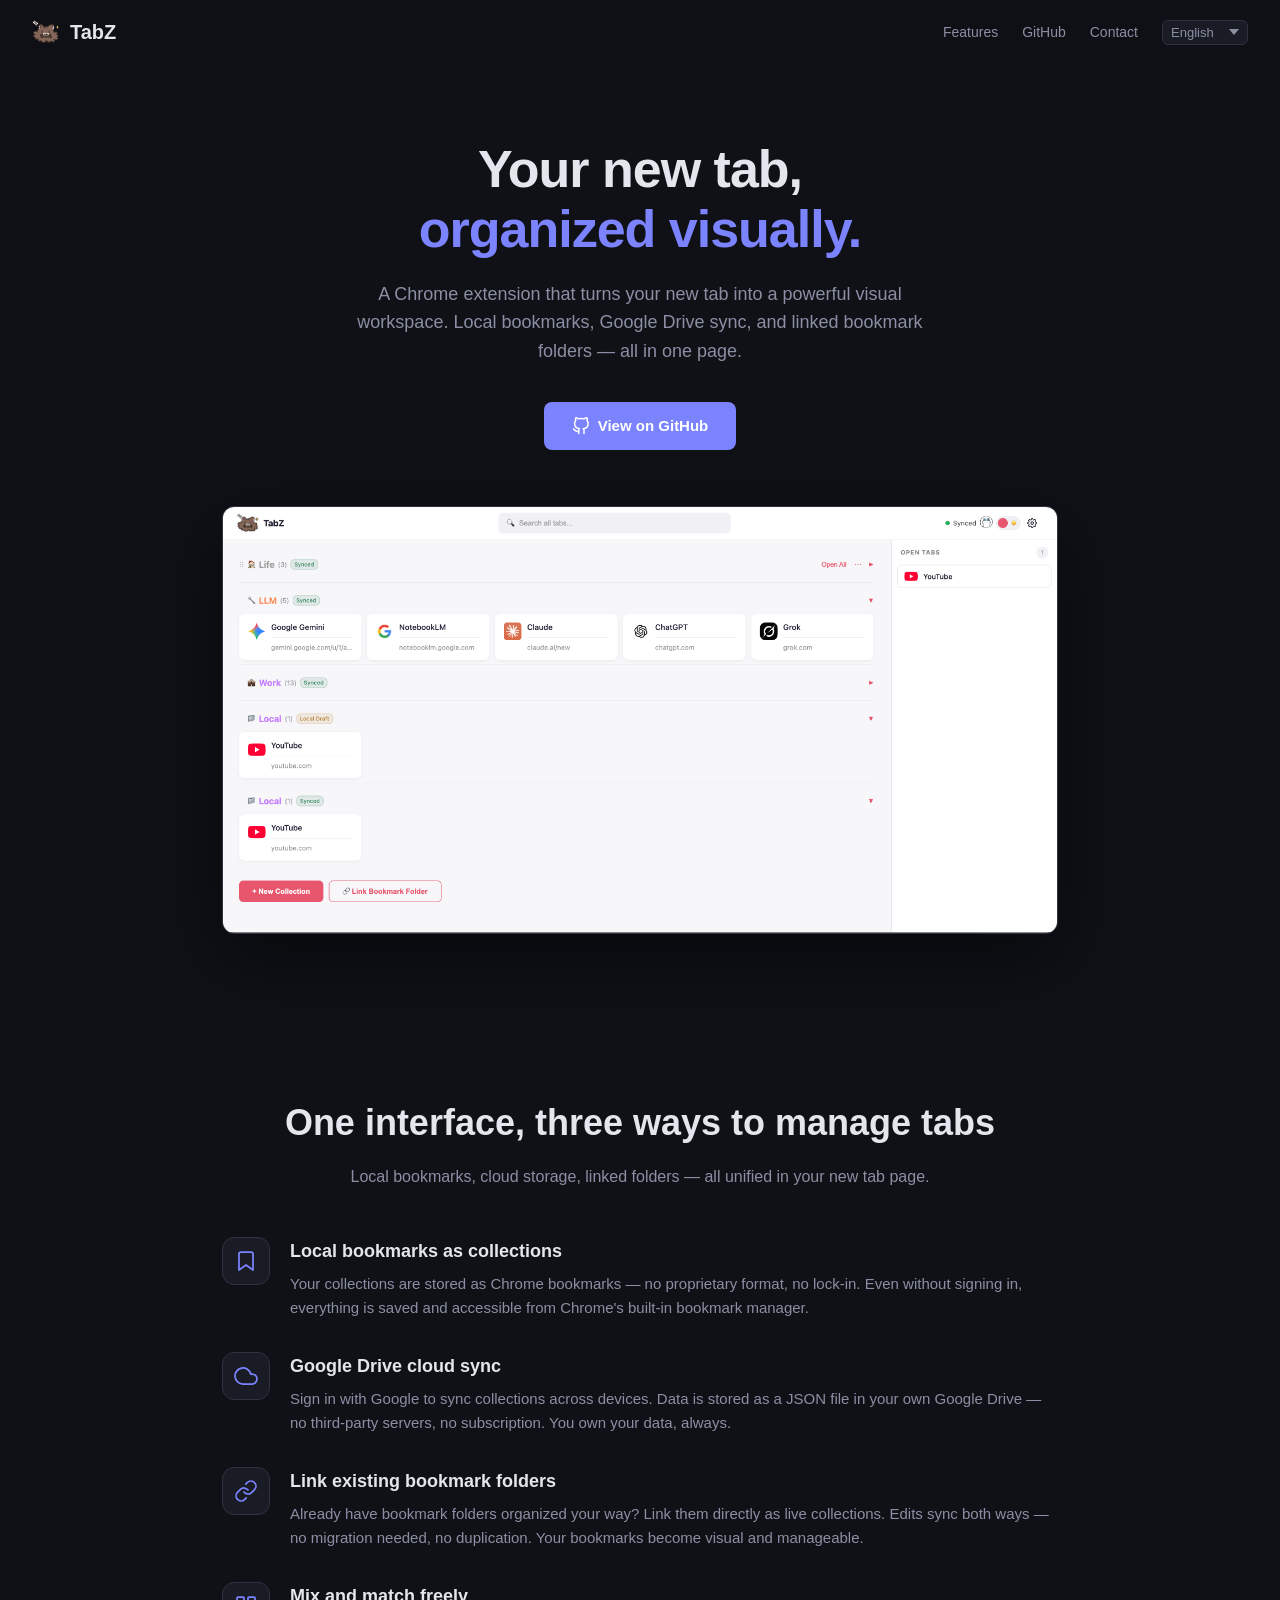
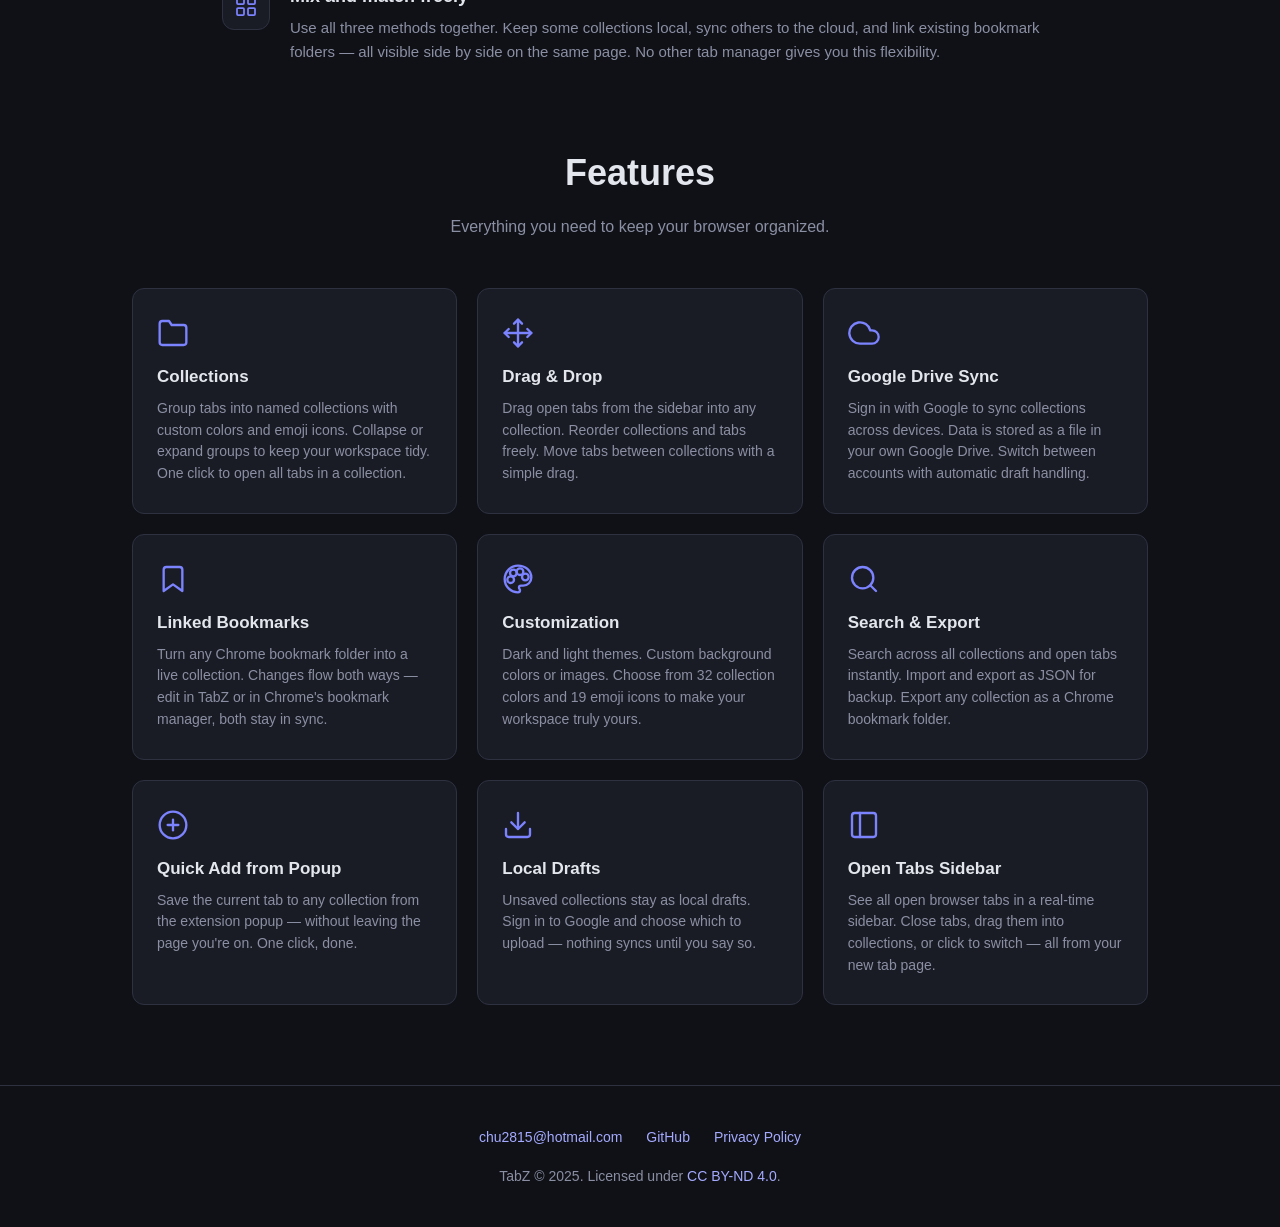
==== index.html @ 507b3935 "feat: add script to bundel and privacy page" ====
<!DOCTYPE html>
<html lang="en">
<head>
  <meta charset="UTF-8">
  <meta name="viewport" content="width=device-width, initial-scale=1.0">
  <title>TabZ — Visual Tab Manager for Chrome</title>
  <meta name="description" content="A Chrome extension that replaces your new tab page with a visual tab manager. Organize tabs into collections, sync with Google Drive, and customize your workspace.">
  <link rel="icon" type="image/png" href="./icons/icon48.png">
  <style>
    *, *::before, *::after { margin: 0; padding: 0; box-sizing: border-box; }

    :root {
      --bg: #0f1117;
      --bg-card: #1a1c25;
      --bg-card-hover: #22252f;
      --text: #e4e6ed;
      --text-muted: #8b8fa3;
      --accent: #7c83ff;
      --accent-light: #a5aaff;
      --radius: 12px;
    }

    body {
      font-family: -apple-system, BlinkMacSystemFont, 'Segoe UI', Roboto, Helvetica, Arial, sans-serif;
      background: var(--bg);
      color: var(--text);
      line-height: 1.6;
      -webkit-font-smoothing: antialiased;
    }

    /* --- Nav --- */
    nav {
      position: fixed;
      top: 0;
      width: 100%;
      padding: 16px 32px;
      display: flex;
      align-items: center;
      justify-content: space-between;
      background: rgba(15, 17, 23, .85);
      backdrop-filter: blur(12px);
      z-index: 100;
    }
    .nav-brand {
      display: flex;
      align-items: center;
      gap: 10px;
      font-size: 20px;
      font-weight: 700;
      color: var(--text);
      text-decoration: none;
    }
    .nav-brand img { width: 28px; height: 28px; }
    .nav-links { display: flex; gap: 24px; align-items: center; }
    .nav-links a {
      color: var(--text-muted);
      text-decoration: none;
      font-size: 14px;
      transition: color .2s;
    }
    .nav-links a:hover { color: var(--text); }
    .lang-select {
      background: var(--bg-card);
      border: 1px solid #2e3140;
      color: var(--text-muted);
      padding: 4px 8px;
      border-radius: 6px;
      font-size: 13px;
      cursor: pointer;
      transition: border-color .2s, color .2s;
      appearance: none;
      -webkit-appearance: none;
      background-image: url("data:image/svg+xml,%3Csvg xmlns='http://www.w3.org/2000/svg' width='10' height='6'%3E%3Cpath d='M0 0l5 6 5-6z' fill='%238b8fa3'/%3E%3C/svg%3E");
      background-repeat: no-repeat;
      background-position: right 8px center;
      padding-right: 24px;
    }
    .lang-select:hover { border-color: var(--accent); color: var(--text); }
    .lang-select option { background: var(--bg-card); color: var(--text); }

    /* --- Hero --- */
    .hero {
      padding: 140px 32px 80px;
      text-align: center;
      max-width: 900px;
      margin: 0 auto;
    }
    .hero h1 {
      font-size: 52px;
      font-weight: 800;
      line-height: 1.15;
      letter-spacing: -1px;
      margin-bottom: 20px;
    }
    .hero h1 span { color: var(--accent); }
    .hero p {
      font-size: 18px;
      color: var(--text-muted);
      max-width: 600px;
      margin: 0 auto 36px;
    }
    .hero-buttons {
      display: flex;
      gap: 14px;
      justify-content: center;
      flex-wrap: wrap;
    }
    .btn {
      display: inline-flex;
      align-items: center;
      gap: 8px;
      padding: 12px 28px;
      border-radius: 8px;
      font-size: 15px;
      font-weight: 600;
      text-decoration: none;
      transition: transform .15s, box-shadow .15s;
    }
    .btn:hover { transform: translateY(-2px); }
    .btn-primary {
      background: var(--accent);
      color: #fff;
    }
    .btn-primary:hover { box-shadow: 0 6px 24px rgba(124, 131, 255, .35); }

    .hero-screenshot {
      margin-top: 56px;
      border-radius: var(--radius);
      border: 1px solid #2e3140;
      overflow: hidden;
      box-shadow: 0 24px 80px rgba(0, 0, 0, .5);
    }
    .hero-screenshot img {
      width: 100%;
      display: block;
    }

    /* --- Why --- */
    .why {
      padding: 80px 32px 0;
      max-width: 900px;
      margin: 0 auto;
    }
    .why h2 {
      text-align: center;
      font-size: 36px;
      font-weight: 700;
      margin-bottom: 12px;
    }
    .why > p.subtitle {
      text-align: center;
      color: var(--text-muted);
      margin-bottom: 48px;
      font-size: 16px;
    }
    .why-list {
      display: flex;
      flex-direction: column;
      gap: 32px;
    }
    .why-item {
      display: flex;
      gap: 20px;
      align-items: flex-start;
    }
    .why-icon {
      flex-shrink: 0;
      width: 48px;
      height: 48px;
      border-radius: 12px;
      background: var(--bg-card);
      border: 1px solid #2e3140;
      display: flex;
      align-items: center;
      justify-content: center;
    }
    .why-icon svg { width: 24px; height: 24px; stroke: var(--accent); fill: none; stroke-width: 1.75; stroke-linecap: round; stroke-linejoin: round; }
    .why-item h3 {
      font-size: 18px;
      font-weight: 600;
      margin-bottom: 6px;
    }
    .why-item p {
      font-size: 15px;
      color: var(--text-muted);
      line-height: 1.6;
    }

    /* --- Features --- */
    .features {
      padding: 80px 32px;
      max-width: 1080px;
      margin: 0 auto;
    }
    .features h2 {
      text-align: center;
      font-size: 36px;
      font-weight: 700;
      margin-bottom: 12px;
    }
    .features > p {
      text-align: center;
      color: var(--text-muted);
      margin-bottom: 48px;
      font-size: 16px;
    }
    .features-grid {
      display: grid;
      grid-template-columns: repeat(3, 1fr);
      gap: 20px;
    }
    .feature-card {
      background: var(--bg-card);
      border: 1px solid #2e3140;
      border-radius: var(--radius);
      padding: 28px 24px;
      transition: border-color .2s, transform .2s;
    }
    .feature-card:hover {
      border-color: var(--accent);
      transform: translateY(-4px);
    }
    .feature-icon {
      display: block;
      margin-bottom: 14px;
      width: 32px;
      height: 32px;
    }
    .feature-icon svg { width: 32px; height: 32px; stroke: var(--accent); fill: none; stroke-width: 1.75; stroke-linecap: round; stroke-linejoin: round; }
    .feature-card h3 {
      font-size: 17px;
      font-weight: 600;
      margin-bottom: 8px;
    }
    .feature-card p {
      font-size: 14px;
      color: var(--text-muted);
      line-height: 1.55;
    }

    /* --- Footer --- */
    footer {
      border-top: 1px solid #2e3140;
      padding: 40px 32px;
      text-align: center;
      color: var(--text-muted);
      font-size: 14px;
    }
    footer a {
      color: var(--accent-light);
      text-decoration: none;
    }
    footer a:hover { text-decoration: underline; }
    .footer-links {
      display: flex;
      gap: 24px;
      justify-content: center;
      margin-bottom: 16px;
    }

    /* --- Responsive --- */
    @media (max-width: 768px) {
      nav { padding: 14px 20px; }
      .hero { padding: 120px 20px 60px; }
      .hero h1 { font-size: 32px; }
      .hero p { font-size: 16px; }
      .why { padding: 60px 20px 0; }
      .why h2 { font-size: 28px; }
      .features { padding: 60px 20px; }
      .features h2 { font-size: 28px; }
      .features-grid {
        grid-template-columns: 1fr;
        gap: 14px;
      }
      .hero-buttons { flex-direction: column; align-items: center; }
      footer { padding: 32px 20px; }
      .footer-links { flex-direction: column; gap: 12px; }
    }

    @media (min-width: 769px) and (max-width: 1024px) {
      .features-grid {
        grid-template-columns: repeat(2, 1fr);
      }
    }
  </style>
</head>
<body>

  <!-- Nav -->
  <nav>
    <a href="#" class="nav-brand">
      <img src="./icons/icon48.png" alt="TabZ icon">
      TabZ
    </a>
    <div class="nav-links">
      <a href="#features" data-i18n="navFeatures">Features</a>
      <a href="https://github.com/ianccy/TabZ" target="_blank" rel="noopener">GitHub</a>
      <a href="#contact" data-i18n="navContact">Contact</a>
      <select class="lang-select" id="lang-select">
        <option value="en">English</option>
        <option value="zh-TW">繁體中文</option>
        <option value="ja">日本語</option>
      </select>
    </div>
  </nav>

  <!-- Hero -->
  <section class="hero">
    <h1 data-i18n-html="heroTitle">Your new tab,<br><span>organized visually.</span></h1>
    <p data-i18n="heroDesc">A Chrome extension that turns your new tab into a powerful visual workspace. Local bookmarks, Google Drive sync, and linked bookmark folders &mdash; all in one page.</p>
    <div class="hero-buttons">
      <a href="https://github.com/ianccy/TabZ" class="btn btn-primary" target="_blank" rel="noopener">
        <svg width="18" height="18" viewBox="0 0 24 24" fill="none" stroke="currentColor" stroke-width="2" stroke-linecap="round" stroke-linejoin="round"><path d="M9 19c-5 1.5-5-2.5-7-3m14 6v-3.87a3.37 3.37 0 0 0-.94-2.61c3.14-.35 6.44-1.54 6.44-7A5.44 5.44 0 0 0 20 4.77 5.07 5.07 0 0 0 19.91 1S18.73.65 16 2.48a13.38 13.38 0 0 0-7 0C6.27.65 5.09 1 5.09 1A5.07 5.07 0 0 0 5 4.77a5.44 5.44 0 0 0-1.5 3.78c0 5.42 3.3 6.61 6.44 7A3.37 3.37 0 0 0 9 18.13V22"/></svg>
        <span data-i18n="heroBtn">View on GitHub</span>
      </a>
    </div>
    <div class="hero-screenshot">
      <img src="./images/demo.png" alt="TabZ screenshot showing collections and open tabs">
    </div>
  </section>

  <!-- Why TabZ -->
  <section class="why" id="why">
    <h2 data-i18n="whyTitle">One interface, three ways to manage tabs</h2>
    <p class="subtitle" data-i18n="whySubtitle">Local bookmarks, cloud storage, linked folders &mdash; all unified in your new tab page.</p>
    <div class="why-list">
      <div class="why-item">
        <div class="why-icon"><svg viewBox="0 0 24 24"><path d="M19 21l-7-5-7 5V5a2 2 0 0 1 2-2h10a2 2 0 0 1 2 2z"/></svg></div>
        <div>
          <h3 data-i18n="why1Title">Local bookmarks as collections</h3>
          <p data-i18n="why1Desc">Your collections are stored as Chrome bookmarks &mdash; no proprietary format, no lock-in. Even without signing in, everything is saved and accessible from Chrome's built-in bookmark manager.</p>
        </div>
      </div>
      <div class="why-item">
        <div class="why-icon"><svg viewBox="0 0 24 24"><path d="M18 10h-1.26A8 8 0 1 0 9 20h9a5 5 0 0 0 0-10z"/></svg></div>
        <div>
          <h3 data-i18n="why2Title">Google Drive cloud sync</h3>
          <p data-i18n="why2Desc">Sign in with Google to sync collections across devices. Data is stored as a JSON file in your own Google Drive &mdash; no third-party servers, no subscription. You own your data, always.</p>
        </div>
      </div>
      <div class="why-item">
        <div class="why-icon"><svg viewBox="0 0 24 24"><path d="M10 13a5 5 0 0 0 7.54.54l3-3a5 5 0 0 0-7.07-7.07l-1.72 1.71"/><path d="M14 11a5 5 0 0 0-7.54-.54l-3 3a5 5 0 0 0 7.07 7.07l1.71-1.71"/></svg></div>
        <div>
          <h3 data-i18n="why3Title">Link existing bookmark folders</h3>
          <p data-i18n="why3Desc">Already have bookmark folders organized your way? Link them directly as live collections. Edits sync both ways &mdash; no migration needed, no duplication. Your bookmarks become visual and manageable.</p>
        </div>
      </div>
      <div class="why-item">
        <div class="why-icon"><svg viewBox="0 0 24 24"><rect x="3" y="3" width="7" height="7" rx="1"/><rect x="14" y="3" width="7" height="7" rx="1"/><rect x="3" y="14" width="7" height="7" rx="1"/><rect x="14" y="14" width="7" height="7" rx="1"/></svg></div>
        <div>
          <h3 data-i18n="why4Title">Mix and match freely</h3>
          <p data-i18n="why4Desc">Use all three methods together. Keep some collections local, sync others to the cloud, and link existing bookmark folders &mdash; all visible side by side on the same page. No other tab manager gives you this flexibility.</p>
        </div>
      </div>
    </div>
  </section>

  <!-- Features -->
  <section class="features" id="features">
    <h2 data-i18n="featuresTitle">Features</h2>
    <p data-i18n="featuresSubtitle">Everything you need to keep your browser organized.</p>
    <div class="features-grid">
      <div class="feature-card">
        <span class="feature-icon"><svg viewBox="0 0 24 24"><path d="M22 19a2 2 0 0 1-2 2H4a2 2 0 0 1-2-2V5a2 2 0 0 1 2-2h5l2 3h9a2 2 0 0 1 2 2z"/></svg></span>
        <h3 data-i18n="f1Title">Collections</h3>
        <p data-i18n="f1Desc">Group tabs into named collections with custom colors and emoji icons. Collapse or expand groups to keep your workspace tidy. One click to open all tabs in a collection.</p>
      </div>
      <div class="feature-card">
        <span class="feature-icon"><svg viewBox="0 0 24 24"><polyline points="5 9 2 12 5 15"/><polyline points="9 5 12 2 15 5"/><polyline points="15 19 12 22 9 19"/><polyline points="19 9 22 12 19 15"/><line x1="2" y1="12" x2="22" y2="12"/><line x1="12" y1="2" x2="12" y2="22"/></svg></span>
        <h3 data-i18n="f2Title">Drag &amp; Drop</h3>
        <p data-i18n="f2Desc">Drag open tabs from the sidebar into any collection. Reorder collections and tabs freely. Move tabs between collections with a simple drag.</p>
      </div>
      <div class="feature-card">
        <span class="feature-icon"><svg viewBox="0 0 24 24"><path d="M18 10h-1.26A8 8 0 1 0 9 20h9a5 5 0 0 0 0-10z"/></svg></span>
        <h3 data-i18n="f3Title">Google Drive Sync</h3>
        <p data-i18n="f3Desc">Sign in with Google to sync collections across devices. Data is stored as a file in your own Google Drive. Switch between accounts with automatic draft handling.</p>
      </div>
      <div class="feature-card">
        <span class="feature-icon"><svg viewBox="0 0 24 24"><path d="M19 21l-7-5-7 5V5a2 2 0 0 1 2-2h10a2 2 0 0 1 2 2z"/></svg></span>
        <h3 data-i18n="f4Title">Linked Bookmarks</h3>
        <p data-i18n="f4Desc">Turn any Chrome bookmark folder into a live collection. Changes flow both ways &mdash; edit in TabZ or in Chrome's bookmark manager, both stay in sync.</p>
      </div>
      <div class="feature-card">
        <span class="feature-icon"><svg viewBox="0 0 24 24"><circle cx="13.5" cy="6.5" r="2.5"/><circle cx="17.5" cy="10.5" r="2.5"/><circle cx="8.5" cy="7.5" r="2.5"/><circle cx="6.5" cy="12.5" r="2.5"/><path d="M12 2C6.5 2 2 6.5 2 12s4.5 10 10 10c.93 0 1.5-.67 1.5-1.5 0-.39-.15-.74-.39-1.04-.23-.29-.38-.63-.38-1.04 0-.83.67-1.5 1.5-1.5H16c3.31 0 6-2.69 6-6 0-5.17-4.49-9-10-9z"/></svg></span>
        <h3 data-i18n="f5Title">Customization</h3>
        <p data-i18n="f5Desc">Dark and light themes. Custom background colors or images. Choose from 32 collection colors and 19 emoji icons to make your workspace truly yours.</p>
      </div>
      <div class="feature-card">
        <span class="feature-icon"><svg viewBox="0 0 24 24"><circle cx="11" cy="11" r="8"/><line x1="21" y1="21" x2="16.65" y2="16.65"/></svg></span>
        <h3 data-i18n="f6Title">Search &amp; Export</h3>
        <p data-i18n="f6Desc">Search across all collections and open tabs instantly. Import and export as JSON for backup. Export any collection as a Chrome bookmark folder.</p>
      </div>
      <div class="feature-card">
        <span class="feature-icon"><svg viewBox="0 0 24 24"><circle cx="12" cy="12" r="10"/><line x1="12" y1="8" x2="12" y2="16"/><line x1="8" y1="12" x2="16" y2="12"/></svg></span>
        <h3 data-i18n="f7Title">Quick Add from Popup</h3>
        <p data-i18n="f7Desc">Save the current tab to any collection from the extension popup &mdash; without leaving the page you're on. One click, done.</p>
      </div>
      <div class="feature-card">
        <span class="feature-icon"><svg viewBox="0 0 24 24"><path d="M21 15v4a2 2 0 0 1-2 2H5a2 2 0 0 1-2-2v-4"/><polyline points="7 10 12 15 17 10"/><line x1="12" y1="15" x2="12" y2="3"/></svg></span>
        <h3 data-i18n="f8Title">Local Drafts</h3>
        <p data-i18n="f8Desc">Unsaved collections stay as local drafts. Sign in to Google and choose which to upload &mdash; nothing syncs until you say so.</p>
      </div>
      <div class="feature-card">
        <span class="feature-icon"><svg viewBox="0 0 24 24"><rect x="3" y="3" width="18" height="18" rx="2"/><line x1="9" y1="3" x2="9" y2="21"/></svg></span>
        <h3 data-i18n="f9Title">Open Tabs Sidebar</h3>
        <p data-i18n="f9Desc">See all open browser tabs in a real-time sidebar. Close tabs, drag them into collections, or click to switch &mdash; all from your new tab page.</p>
      </div>
    </div>
  </section>

  <!-- Footer -->
  <footer id="contact">
    <div class="footer-links">
      <a href="mailto:chu2815@hotmail.com">chu2815@hotmail.com</a>
      <a href="https://github.com/ianccy/TabZ" target="_blank" rel="noopener">GitHub</a>
      <a href="./privacy.html">Privacy Policy</a>
    </div>
    <p data-i18n-html="footerLicense">TabZ &copy; 2025. Licensed under <a href="https://creativecommons.org/licenses/by-nd/4.0/" target="_blank" rel="noopener">CC BY-ND 4.0</a>.</p>
  </footer>

  <script>
    const i18n = {
      en: {
        navFeatures: 'Features',
        navContact: 'Contact',
        heroTitle: 'Your new tab,<br><span>organized visually.</span>',
        heroDesc: 'A Chrome extension that turns your new tab into a powerful visual workspace. Local bookmarks, Google Drive sync, and linked bookmark folders \u2014 all in one page.',
        heroBtn: 'View on GitHub',
        whyTitle: 'One interface, three ways to manage tabs',
        whySubtitle: 'Local bookmarks, cloud storage, linked folders \u2014 all unified in your new tab page.',
        why1Title: 'Local bookmarks as collections',
        why1Desc: 'Your collections are stored as Chrome bookmarks \u2014 no proprietary format, no lock-in. Even without signing in, everything is saved and accessible from Chrome\'s built-in bookmark manager.',
        why2Title: 'Google Drive cloud sync',
        why2Desc: 'Sign in with Google to sync collections across devices. Data is stored as a JSON file in your own Google Drive \u2014 no third-party servers, no subscription. You own your data, always.',
        why3Title: 'Link existing bookmark folders',
        why3Desc: 'Already have bookmark folders organized your way? Link them directly as live collections. Edits sync both ways \u2014 no migration needed, no duplication. Your bookmarks become visual and manageable.',
        why4Title: 'Mix and match freely',
        why4Desc: 'Use all three methods together. Keep some collections local, sync others to the cloud, and link existing bookmark folders \u2014 all visible side by side on the same page. No other tab manager gives you this flexibility.',
        featuresTitle: 'Features',
        featuresSubtitle: 'Everything you need to keep your browser organized.',
        f1Title: 'Collections',
        f1Desc: 'Group tabs into named collections with custom colors and emoji icons. Collapse or expand groups to keep your workspace tidy. One click to open all tabs in a collection.',
        f2Title: 'Drag & Drop',
        f2Desc: 'Drag open tabs from the sidebar into any collection. Reorder collections and tabs freely. Move tabs between collections with a simple drag.',
        f3Title: 'Google Drive Sync',
        f3Desc: 'Sign in with Google to sync collections across devices. Data is stored as a file in your own Google Drive. Switch between accounts with automatic draft handling.',
        f4Title: 'Linked Bookmarks',
        f4Desc: 'Turn any Chrome bookmark folder into a live collection. Changes flow both ways \u2014 edit in TabZ or in Chrome\'s bookmark manager, both stay in sync.',
        f5Title: 'Customization',
        f5Desc: 'Dark and light themes. Custom background colors or images. Choose from 32 collection colors and 19 emoji icons to make your workspace truly yours.',
        f6Title: 'Search & Export',
        f6Desc: 'Search across all collections and open tabs instantly. Import and export as JSON for backup. Export any collection as a Chrome bookmark folder.',
        f7Title: 'Quick Add from Popup',
        f7Desc: 'Save the current tab to any collection from the extension popup \u2014 without leaving the page you\'re on. One click, done.',
        f8Title: 'Local Drafts',
        f8Desc: 'Unsaved collections stay as local drafts. Sign in to Google and choose which to upload \u2014 nothing syncs until you say so.',
        f9Title: 'Open Tabs Sidebar',
        f9Desc: 'See all open browser tabs in a real-time sidebar. Close tabs, drag them into collections, or click to switch \u2014 all from your new tab page.',
        footerLicense: 'TabZ &copy; 2025. Licensed under <a href="https://creativecommons.org/licenses/by-nd/4.0/" target="_blank" rel="noopener">CC BY-ND 4.0</a>.',
      },
      'zh-TW': {
        navFeatures: '功能介紹',
        navContact: '聯絡我們',
        heroTitle: '你的新分頁，<br><span>視覺化管理。</span>',
        heroDesc: '一款 Chrome 擴充功能，將新分頁變成強大的視覺化工作空間。本機書籤、Google 雲端同步、連結既有書籤資料夾 \u2014 全部整合在同一頁面。',
        heroBtn: '前往 GitHub',
        whyTitle: '一個介面，三種管理方式',
        whySubtitle: '本機書籤、雲端儲存、連結資料夾 \u2014 統一呈現在你的新分頁。',
        why1Title: '本機書籤即收藏',
        why1Desc: '收藏直接儲存為 Chrome 書籤 \u2014 沒有專有格式、沒有綁定。即使不登入，所有資料都已儲存，並可從 Chrome 內建的書籤管理員存取。',
        why2Title: 'Google 雲端同步',
        why2Desc: '登入 Google 即可跨裝置同步收藏。資料以 JSON 檔案儲存在你自己的 Google 雲端硬碟 \u2014 沒有第三方伺服器、不需訂閱。資料永遠屬於你。',
        why3Title: '連結既有書籤資料夾',
        why3Desc: '已經有整理好的書籤資料夾？直接連結為即時收藏。雙向同步 \u2014 不需搬移、不會重複。讓書籤變得直覺好管理。',
        why4Title: '自由混搭',
        why4Desc: '三種方式可以同時使用。部分收藏留在本機、部分同步雲端、再連結既有的書籤資料夾 \u2014 全部並排顯示在同一頁面。沒有其他分頁管理工具有這種彈性。',
        featuresTitle: '功能介紹',
        featuresSubtitle: '管理瀏覽器所需的一切功能。',
        f1Title: '分類收藏',
        f1Desc: '將分頁分組收藏，支援自訂顏色與 emoji 圖示。可收合或展開群組，一鍵開啟收藏中的所有分頁。',
        f2Title: '拖放排序',
        f2Desc: '從側邊欄拖曳開啟的分頁到任何收藏。自由重新排列收藏與分頁，輕鬆在收藏間移動分頁。',
        f3Title: 'Google 雲端同步',
        f3Desc: '登入 Google 帳號即可跨裝置同步收藏。資料以檔案形式儲存在你自己的 Google 雲端硬碟，支援帳號切換與草稿處理。',
        f4Title: '連結書籤資料夾',
        f4Desc: '將任何 Chrome 書籤資料夾轉為即時收藏。雙向同步 \u2014 在 TabZ 或 Chrome 書籤管理員編輯，兩邊都會更新。',
        f5Title: '個人化自訂',
        f5Desc: '深色與淺色主題切換。自訂背景顏色或圖片。32 種收藏顏色與 19 個 emoji 圖示，打造專屬工作空間。',
        f6Title: '搜尋與匯出',
        f6Desc: '即時搜尋所有收藏與開啟的分頁。支援 JSON 匯入匯出備份，也可將收藏匯出為 Chrome 書籤資料夾。',
        f7Title: '快速收藏（Popup）',
        f7Desc: '透過擴充功能彈出視窗，一鍵將當前分頁加入任何收藏 \u2014 不需離開正在瀏覽的頁面。',
        f8Title: '本機草稿',
        f8Desc: '未同步的收藏保留為本機草稿。登入 Google 後可選擇要上傳哪些 \u2014 在你決定之前不會同步。',
        f9Title: '開啟分頁側邊欄',
        f9Desc: '即時顯示所有開啟的瀏覽器分頁。關閉分頁、拖曳到收藏、或點擊切換 \u2014 全都在新分頁頁面完成。',
        footerLicense: 'TabZ &copy; 2025. 授權條款：<a href="https://creativecommons.org/licenses/by-nd/4.0/" target="_blank" rel="noopener">CC BY-ND 4.0</a>。',
      },
      ja: {
        navFeatures: '機能紹介',
        navContact: 'お問い合わせ',
        heroTitle: '新しいタブを、<br><span>ビジュアルに整理。</span>',
        heroDesc: 'Chrome 拡張機能で、新しいタブをパワフルなビジュアルワークスペースに。ローカルブックマーク、Google ドライブ同期、既存フォルダの連携 \u2014 すべてを一つのページに。',
        heroBtn: 'GitHub で見る',
        whyTitle: '1つのインターフェース、3つの管理方法',
        whySubtitle: 'ローカルブックマーク、クラウドストレージ、リンクフォルダ \u2014 新しいタブページに統合。',
        why1Title: 'ローカルブックマークがコレクションに',
        why1Desc: 'コレクションは Chrome のブックマークとして保存 \u2014 独自フォーマットなし、ロックインなし。ログインしなくても、すべてのデータは Chrome の内蔵ブックマークマネージャーから保存・アクセスできます。',
        why2Title: 'Google ドライブ クラウド同期',
        why2Desc: 'Google にログインしてデバイス間でコレクションを同期。データはあなた自身の Google ドライブに JSON ファイルとして保存 \u2014 サードパーティサーバーなし、サブスクリプション不要。',
        why3Title: '既存のブックマークフォルダを連携',
        why3Desc: 'すでに整理されたブックマークフォルダがありますか？直接ライブコレクションとしてリンク。双方向同期 \u2014 移行不要、重複なし。ブックマークが直感的に管理できます。',
        why4Title: '自由に組み合わせ',
        why4Desc: '3つの方法を同時に使用可能。一部をローカルに、一部をクラウドに同期し、既存のブックマークフォルダもリンク \u2014 すべてが同じページに並んで表示されます。この柔軟性は他にありません。',
        featuresTitle: '機能紹介',
        featuresSubtitle: 'ブラウザを整理するために必要なすべての機能。',
        f1Title: 'コレクション',
        f1Desc: 'タブを名前付きコレクションにグループ化し、カスタムカラーと絵文字アイコンで整理。グループの折りたたみ・展開、ワンクリックで全タブを開けます。',
        f2Title: 'ドラッグ＆ドロップ',
        f2Desc: 'サイドバーから開いているタブを任意のコレクションにドラッグ。コレクションとタブを自由に並べ替え、簡単に移動できます。',
        f3Title: 'Google ドライブ同期',
        f3Desc: 'Google アカウントでログインしてデバイス間でコレクションを同期。データはあなた自身の Google ドライブにファイルとして保存されます。',
        f4Title: 'ブックマーク連携',
        f4Desc: 'Chrome のブックマークフォルダをライブコレクションに変換。双方向同期 \u2014 TabZ でも Chrome のブックマークマネージャーでも編集が反映されます。',
        f5Title: 'カスタマイズ',
        f5Desc: 'ダーク・ライトテーマの切り替え。背景色や画像のカスタマイズ。32 色のコレクションカラーと 19 個の絵文字アイコンであなただけのワークスペースに。',
        f6Title: '検索とエクスポート',
        f6Desc: 'すべてのコレクションと開いているタブを即座に検索。JSON でのインポート・エクスポートによるバックアップ。コレクションをブックマークフォルダとしてエクスポートも可能。',
        f7Title: 'ポップアップからクイック追加',
        f7Desc: '拡張機能のポップアップから、今見ているページを離れずにワンクリックでコレクションに追加。',
        f8Title: 'ローカル草稿',
        f8Desc: '未同期のコレクションはローカル草稿として保持。Google にログイン後、アップロードするものを選択 \u2014 あなたが決めるまで同期されません。',
        f9Title: '開いているタブのサイドバー',
        f9Desc: '開いているすべてのブラウザタブをリアルタイムでサイドバーに表示。タブを閉じる、コレクションにドラッグ、クリックで切り替え \u2014 すべて新しいタブページから。',
        footerLicense: 'TabZ &copy; 2025. ライセンス：<a href="https://creativecommons.org/licenses/by-nd/4.0/" target="_blank" rel="noopener">CC BY-ND 4.0</a>',
      }
    };

    let currentLang = localStorage.getItem('tabz-site-lang') || 'en';
    const selectEl = document.getElementById('lang-select');

    function applyLang(lang) {
      currentLang = lang;
      localStorage.setItem('tabz-site-lang', lang);
      document.documentElement.lang = lang;
      selectEl.value = lang;

      const strings = i18n[lang];
      document.querySelectorAll('[data-i18n]').forEach(el => {
        const key = el.dataset.i18n;
        if (strings[key]) el.textContent = strings[key];
      });
      document.querySelectorAll('[data-i18n-html]').forEach(el => {
        const key = el.dataset.i18nHtml;
        if (strings[key]) el.innerHTML = strings[key];
      });
    }

    selectEl.addEventListener('change', (e) => applyLang(e.target.value));
    applyLang(currentLang);
  </script>

</body>
</html>
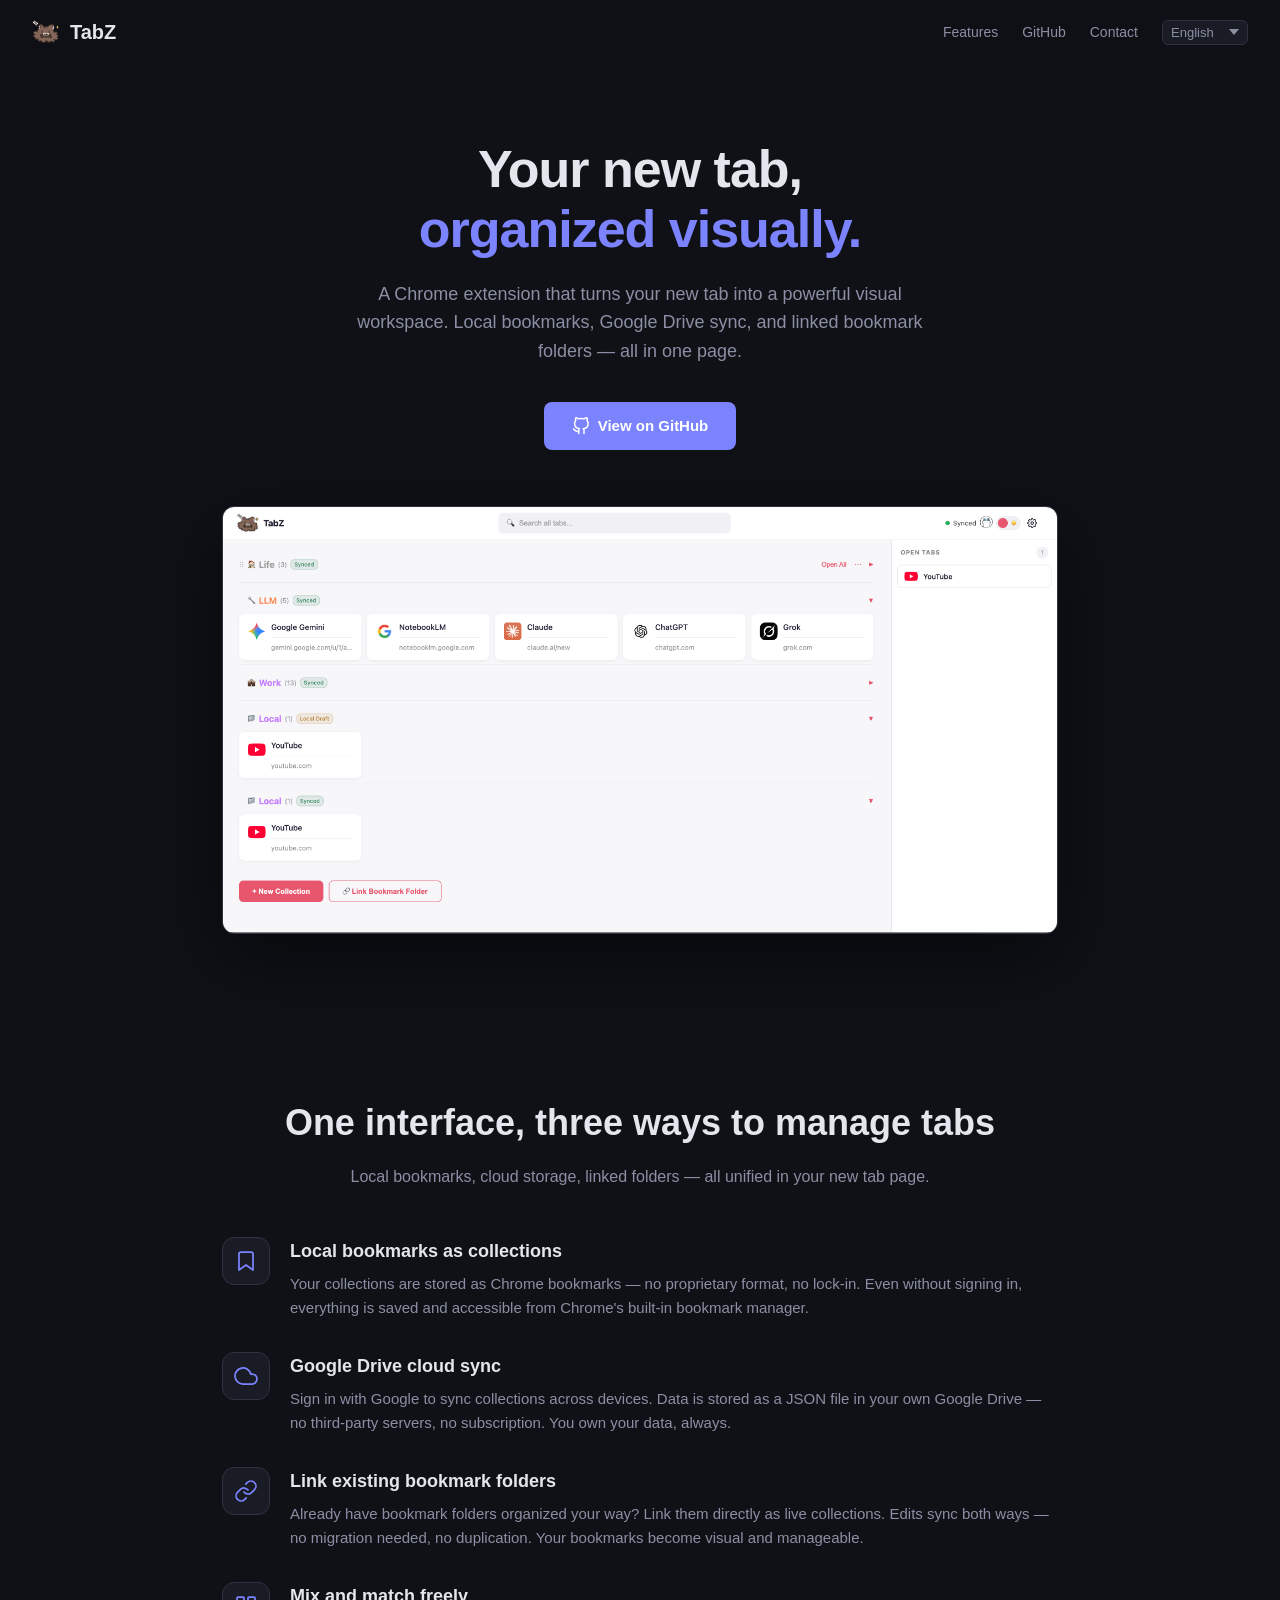
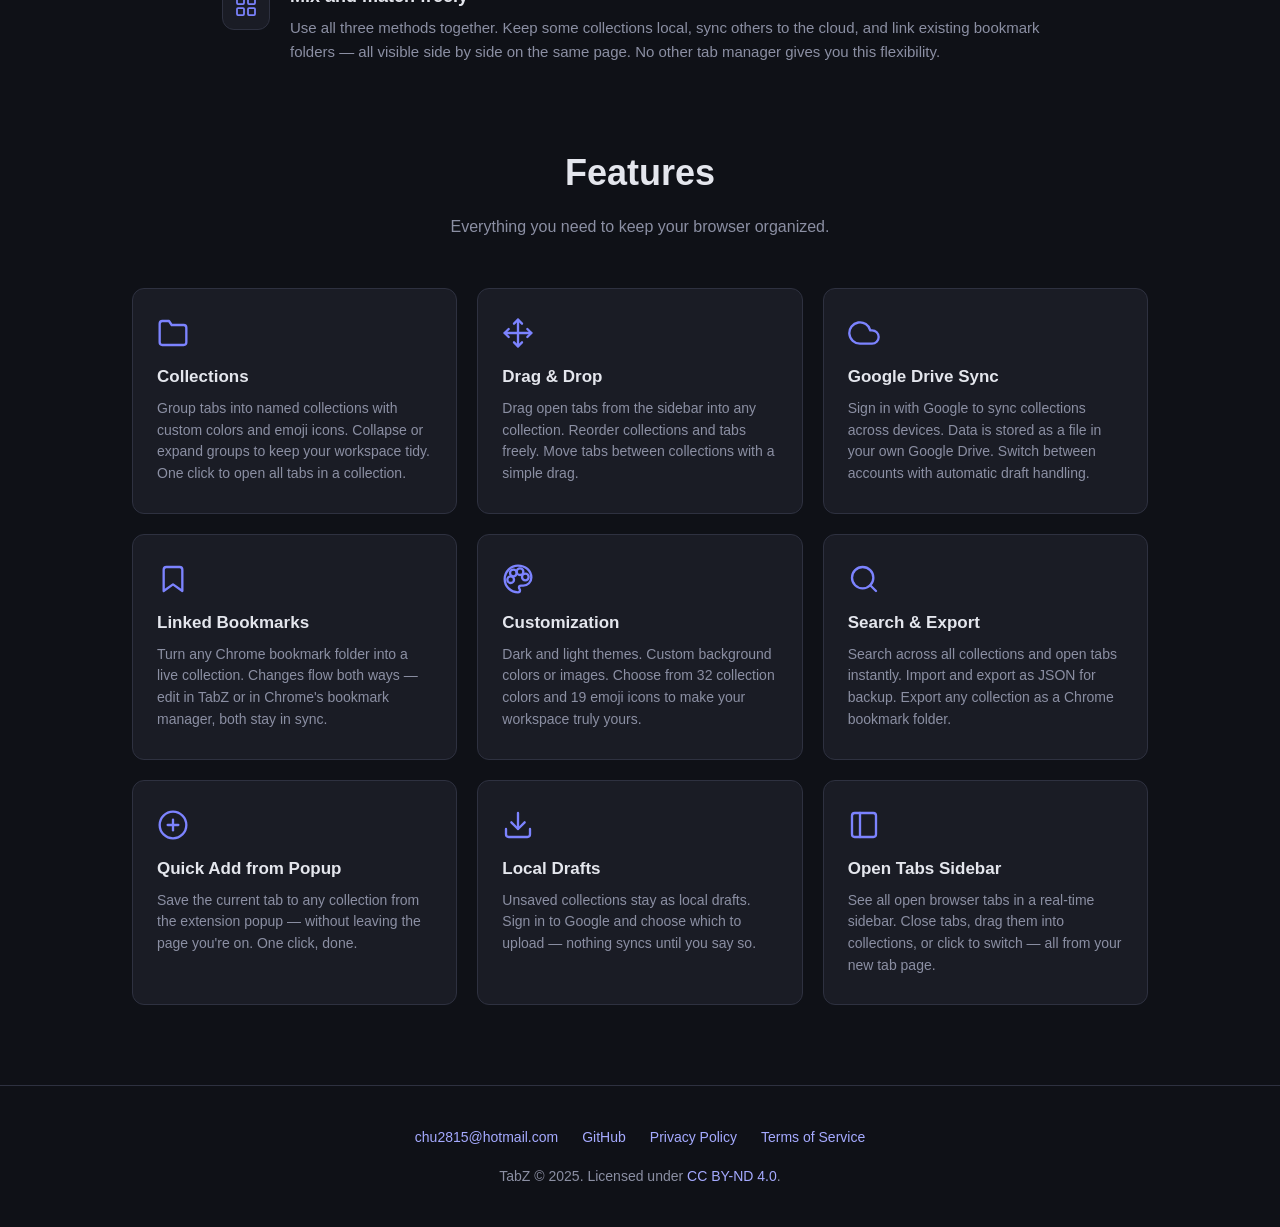
==== commit 50504860: "feat: add terms page" ====
--- a/index.html
+++ b/index.html
@@ -414,6 +414,7 @@
       <a href="mailto:chu2815@hotmail.com">chu2815@hotmail.com</a>
       <a href="https://github.com/ianccy/TabZ" target="_blank" rel="noopener">GitHub</a>
       <a href="./privacy.html">Privacy Policy</a>
+      <a href="./terms.html">Terms of Service</a>
     </div>
     <p data-i18n-html="footerLicense">TabZ &copy; 2025. Licensed under <a href="https://creativecommons.org/licenses/by-nd/4.0/" target="_blank" rel="noopener">CC BY-ND 4.0</a>.</p>
   </footer>
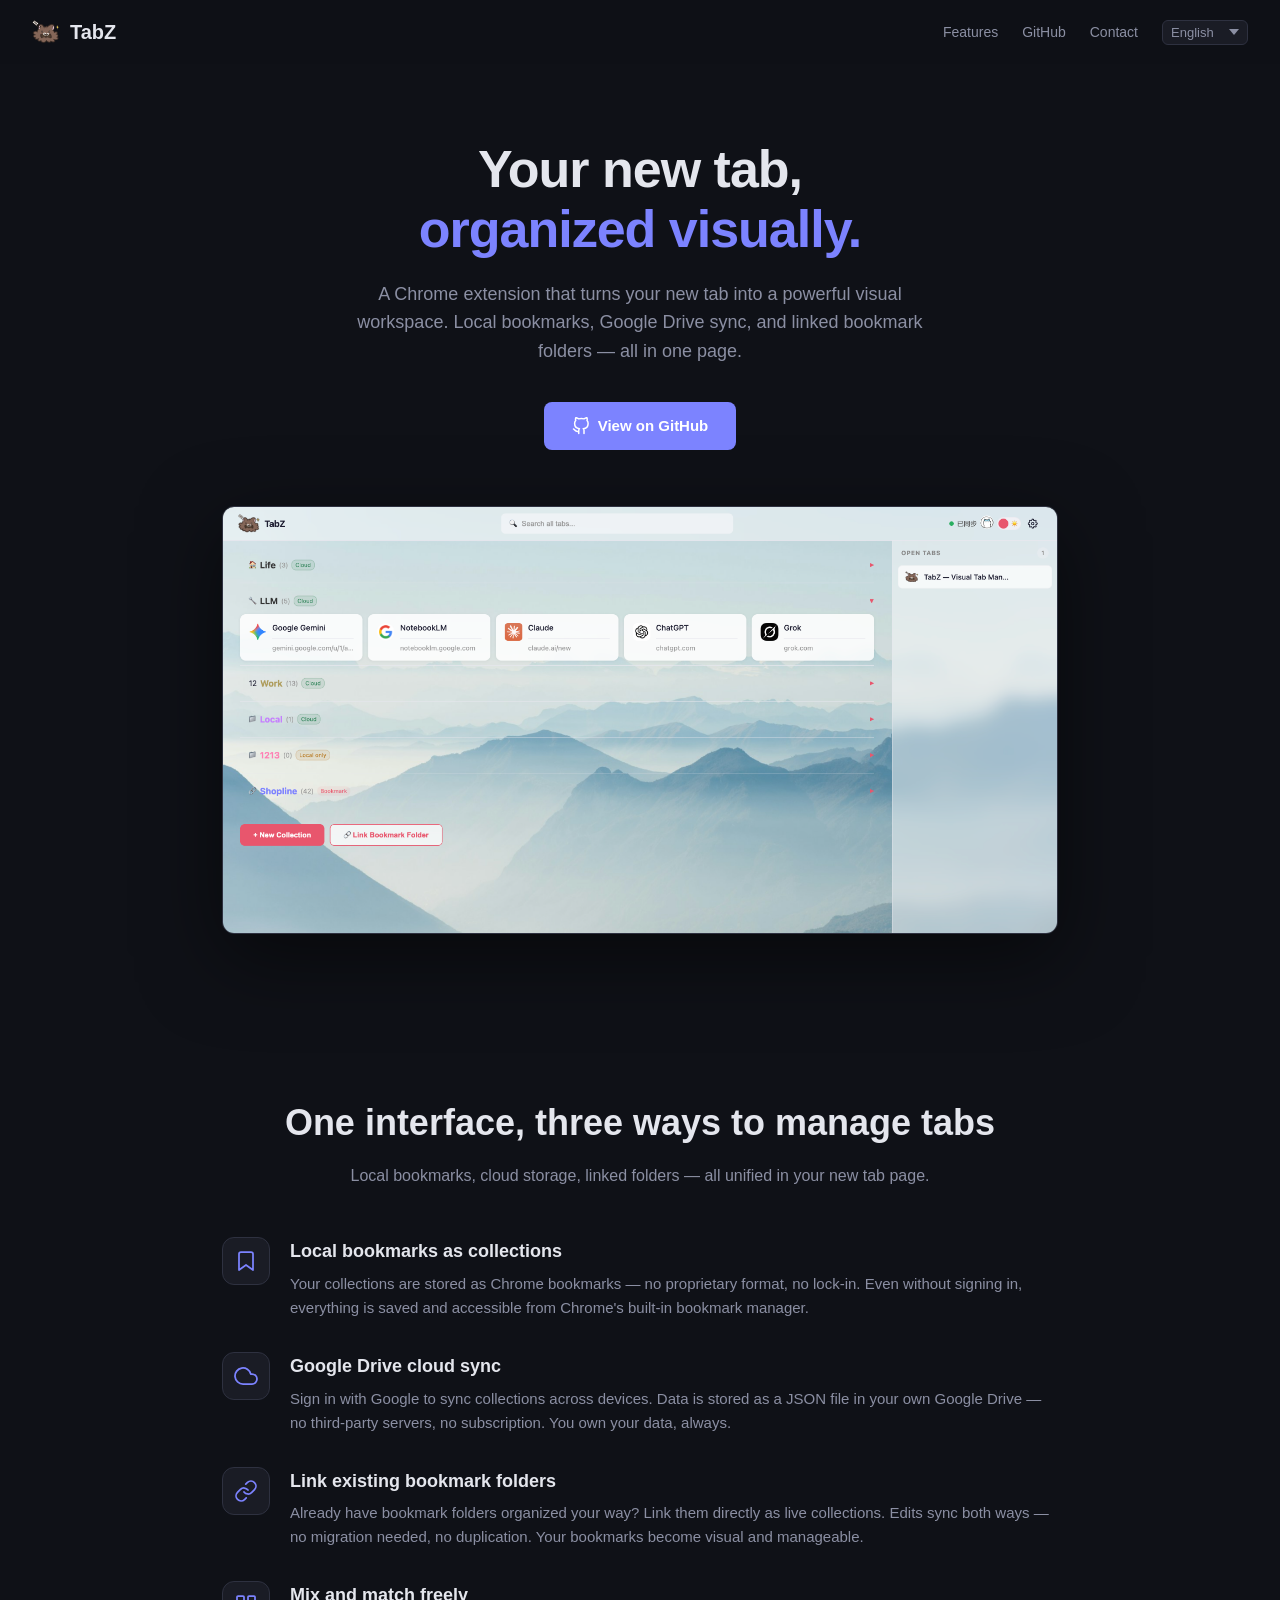
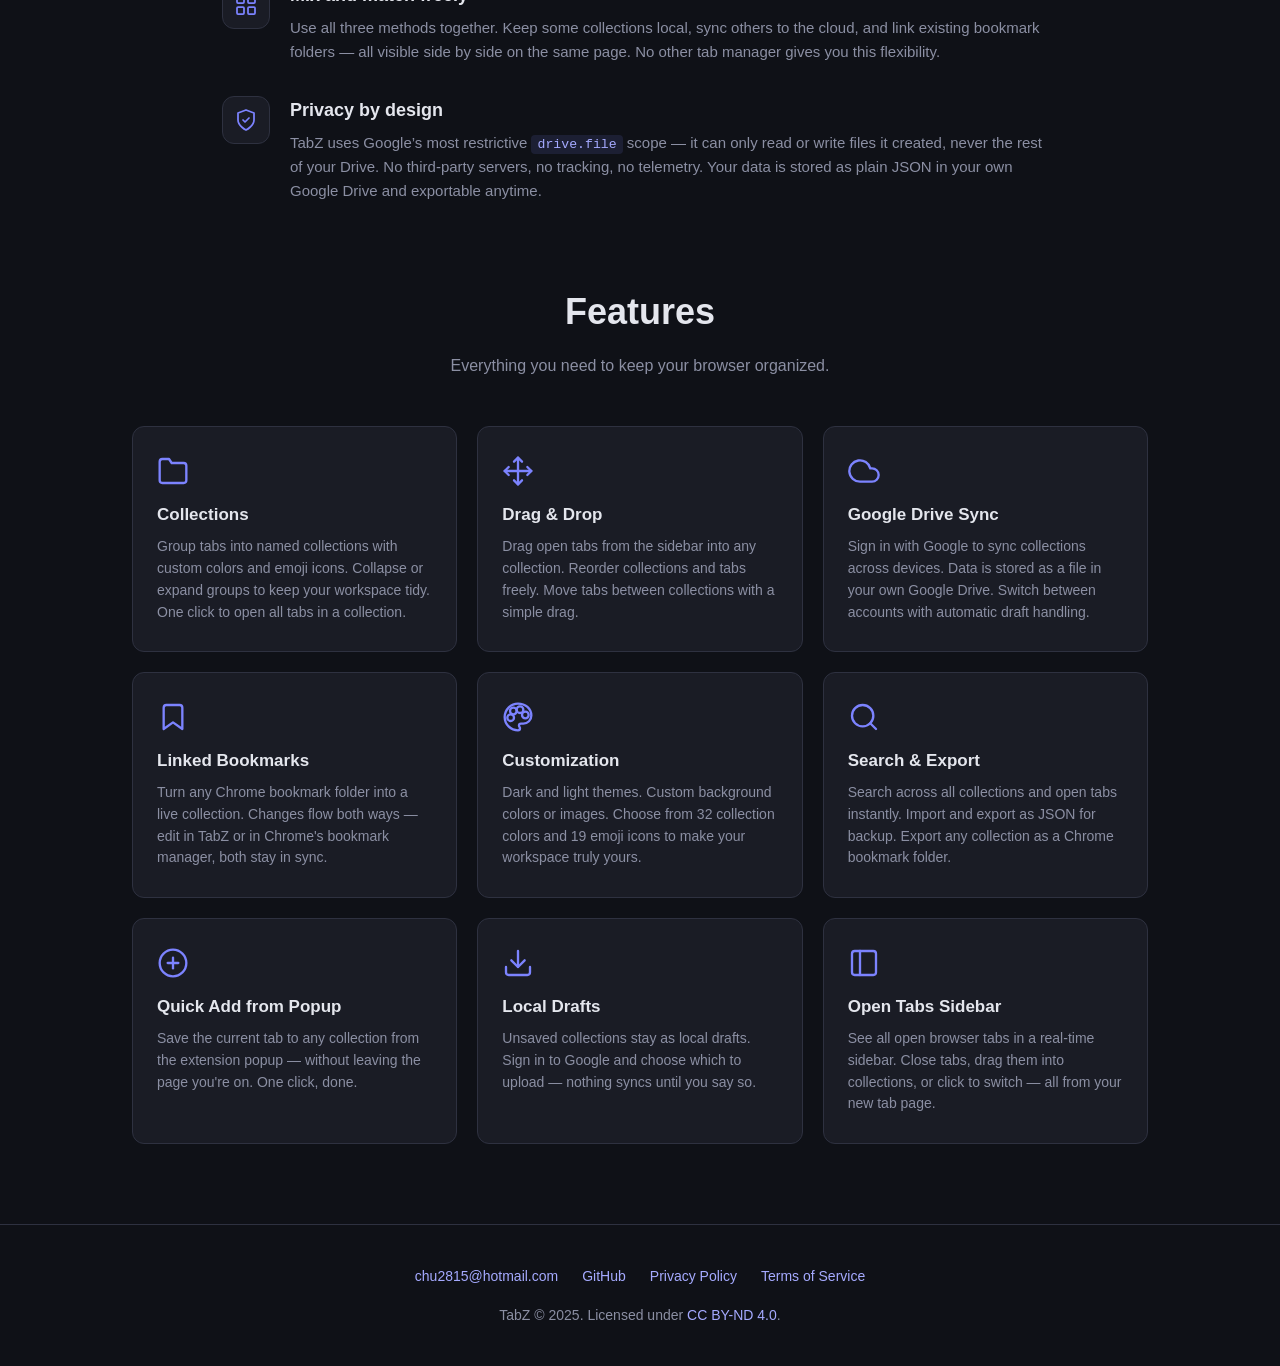
==== commit c79567a2: "feat: add privacy section with detailed explanation and styling" ====
--- a/index.html
+++ b/index.html
@@ -184,6 +184,14 @@
       font-size: 15px;
       color: var(--text-muted);
       line-height: 1.6;
+    }
+    .why-item p code {
+      font-family: 'SF Mono', Monaco, Consolas, monospace;
+      font-size: 0.88em;
+      padding: 2px 6px;
+      background: rgba(124, 131, 255, .12);
+      border-radius: 4px;
+      color: var(--accent-light);
     }
 
     /* --- Features --- */
@@ -350,6 +358,13 @@
         <div>
           <h3 data-i18n="why4Title">Mix and match freely</h3>
           <p data-i18n="why4Desc">Use all three methods together. Keep some collections local, sync others to the cloud, and link existing bookmark folders &mdash; all visible side by side on the same page. No other tab manager gives you this flexibility.</p>
+        </div>
+      </div>
+      <div class="why-item">
+        <div class="why-icon"><svg viewBox="0 0 24 24"><path d="M12 22s8-4 8-10V5l-8-3-8 3v7c0 6 8 10 8 10z"/><path d="M9 12l2 2 4-4"/></svg></div>
+        <div>
+          <h3 data-i18n="why5Title">Privacy by design</h3>
+          <p data-i18n-html="why5Desc">TabZ uses Google&rsquo;s most restrictive <code>drive.file</code> scope &mdash; it can only read or write files it created, never the rest of your Drive. No third-party servers, no tracking, no telemetry. Your data is stored as plain JSON in your own Google Drive and exportable anytime.</p>
         </div>
       </div>
     </div>
@@ -437,6 +452,8 @@
         why3Desc: 'Already have bookmark folders organized your way? Link them directly as live collections. Edits sync both ways \u2014 no migration needed, no duplication. Your bookmarks become visual and manageable.',
         why4Title: 'Mix and match freely',
         why4Desc: 'Use all three methods together. Keep some collections local, sync others to the cloud, and link existing bookmark folders \u2014 all visible side by side on the same page. No other tab manager gives you this flexibility.',
+        why5Title: 'Privacy by design',
+        why5Desc: 'TabZ uses Google\u2019s most restrictive <code>drive.file</code> scope \u2014 it can only read or write files it created, never the rest of your Drive. No third-party servers, no tracking, no telemetry. Your data is stored as plain JSON in your own Google Drive and exportable anytime.',
         featuresTitle: 'Features',
         featuresSubtitle: 'Everything you need to keep your browser organized.',
         f1Title: 'Collections',
@@ -475,6 +492,8 @@
         why3Desc: '已經有整理好的書籤資料夾？直接連結為即時收藏。雙向同步 \u2014 不需搬移、不會重複。讓書籤變得直覺好管理。',
         why4Title: '自由混搭',
         why4Desc: '三種方式可以同時使用。部分收藏留在本機、部分同步雲端、再連結既有的書籤資料夾 \u2014 全部並排顯示在同一頁面。沒有其他分頁管理工具有這種彈性。',
+        why5Title: '隱私優先設計',
+        why5Desc: 'TabZ 採用 Google 最嚴格的 <code>drive.file</code> 權限 \u2014 只能讀寫自己建立的檔案，完全看不到你 Drive 裡的其他資料。沒有第三方伺服器、沒有追蹤、沒有遙測。資料以純 JSON 儲存在你自己的 Google 雲端硬碟，隨時可匯出。',
         featuresTitle: '功能介紹',
         featuresSubtitle: '管理瀏覽器所需的一切功能。',
         f1Title: '分類收藏',
@@ -513,6 +532,8 @@
         why3Desc: 'すでに整理されたブックマークフォルダがありますか？直接ライブコレクションとしてリンク。双方向同期 \u2014 移行不要、重複なし。ブックマークが直感的に管理できます。',
         why4Title: '自由に組み合わせ',
         why4Desc: '3つの方法を同時に使用可能。一部をローカルに、一部をクラウドに同期し、既存のブックマークフォルダもリンク \u2014 すべてが同じページに並んで表示されます。この柔軟性は他にありません。',
+        why5Title: 'プライバシー重視の設計',
+        why5Desc: 'TabZ は Google で最も制限の厳しい <code>drive.file</code> スコープを使用 \u2014 自身が作成したファイルのみ読み書きでき、あなたの Drive の他のデータには一切アクセスできません。サードパーティサーバーなし、追跡なし、テレメトリなし。データはあなた自身の Google ドライブに JSON として保存され、いつでもエクスポート可能。',
         featuresTitle: '機能紹介',
         featuresSubtitle: 'ブラウザを整理するために必要なすべての機能。',
         f1Title: 'コレクション',
